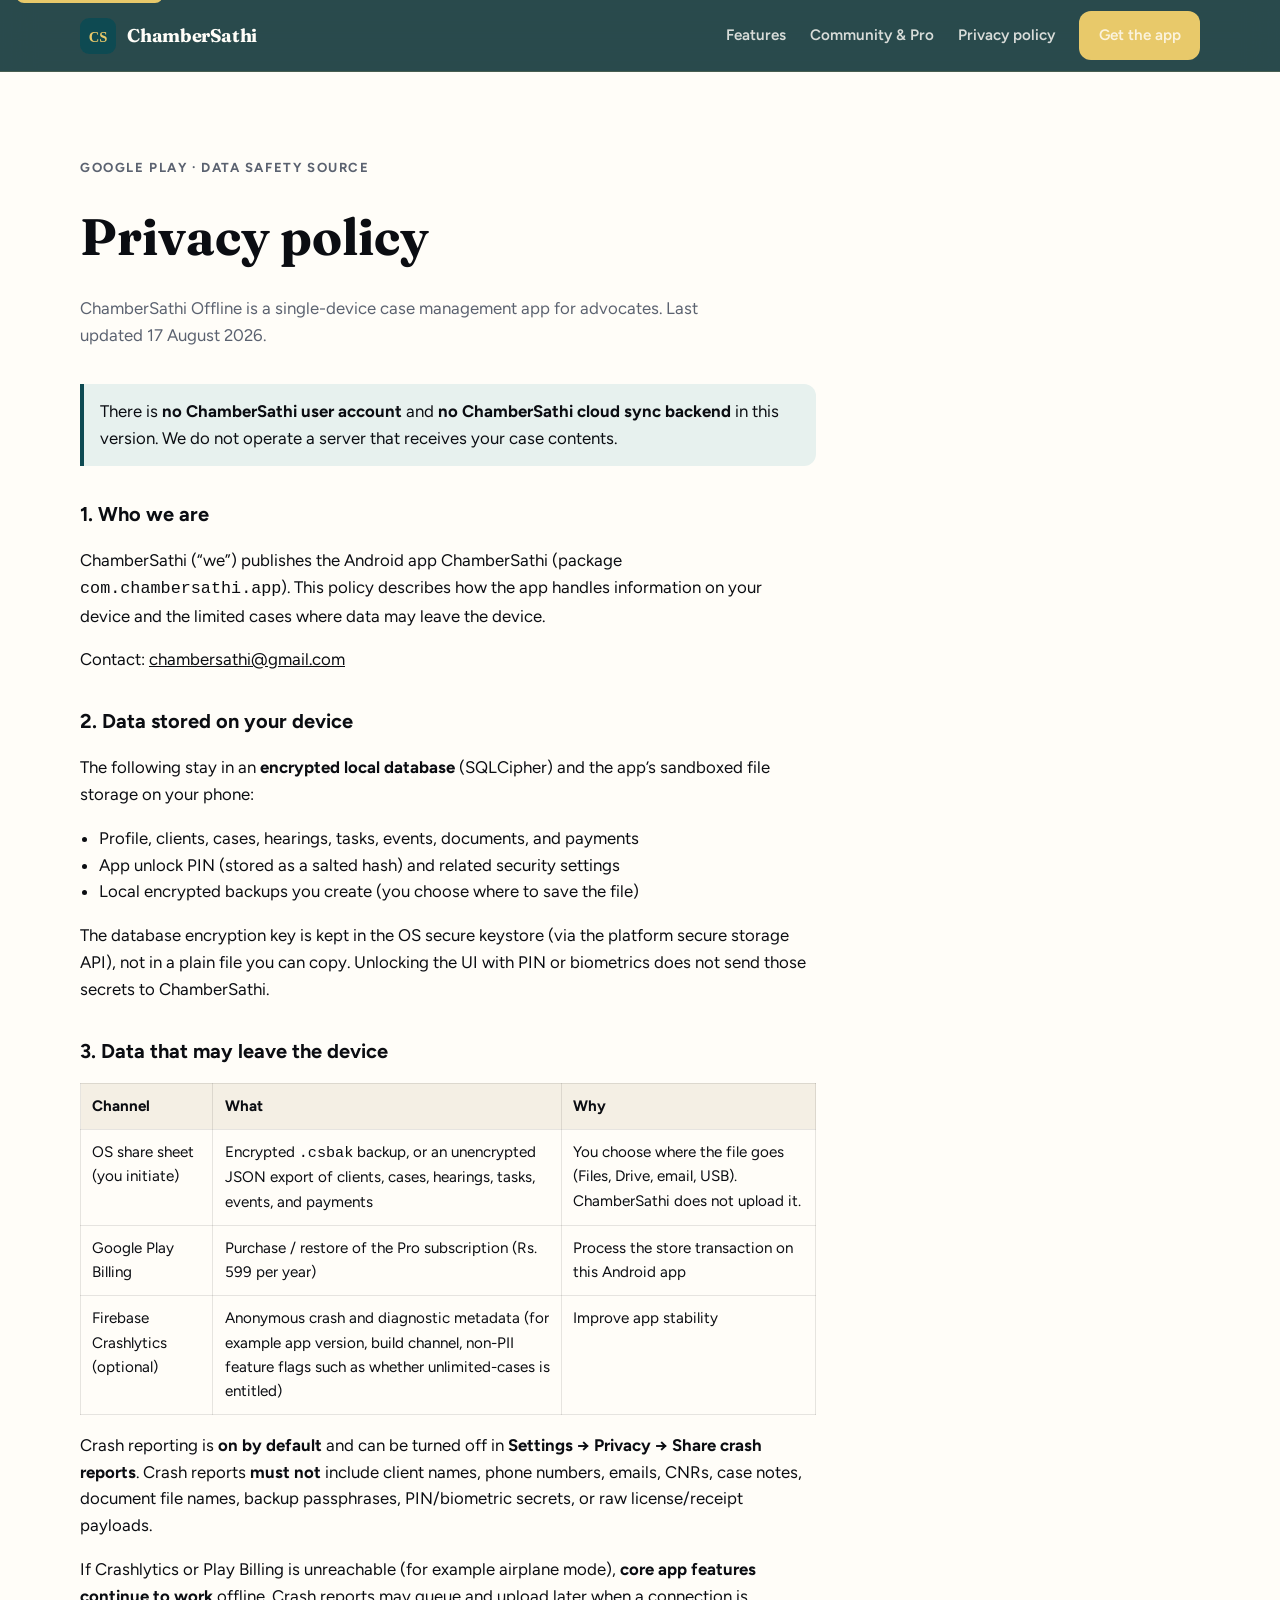
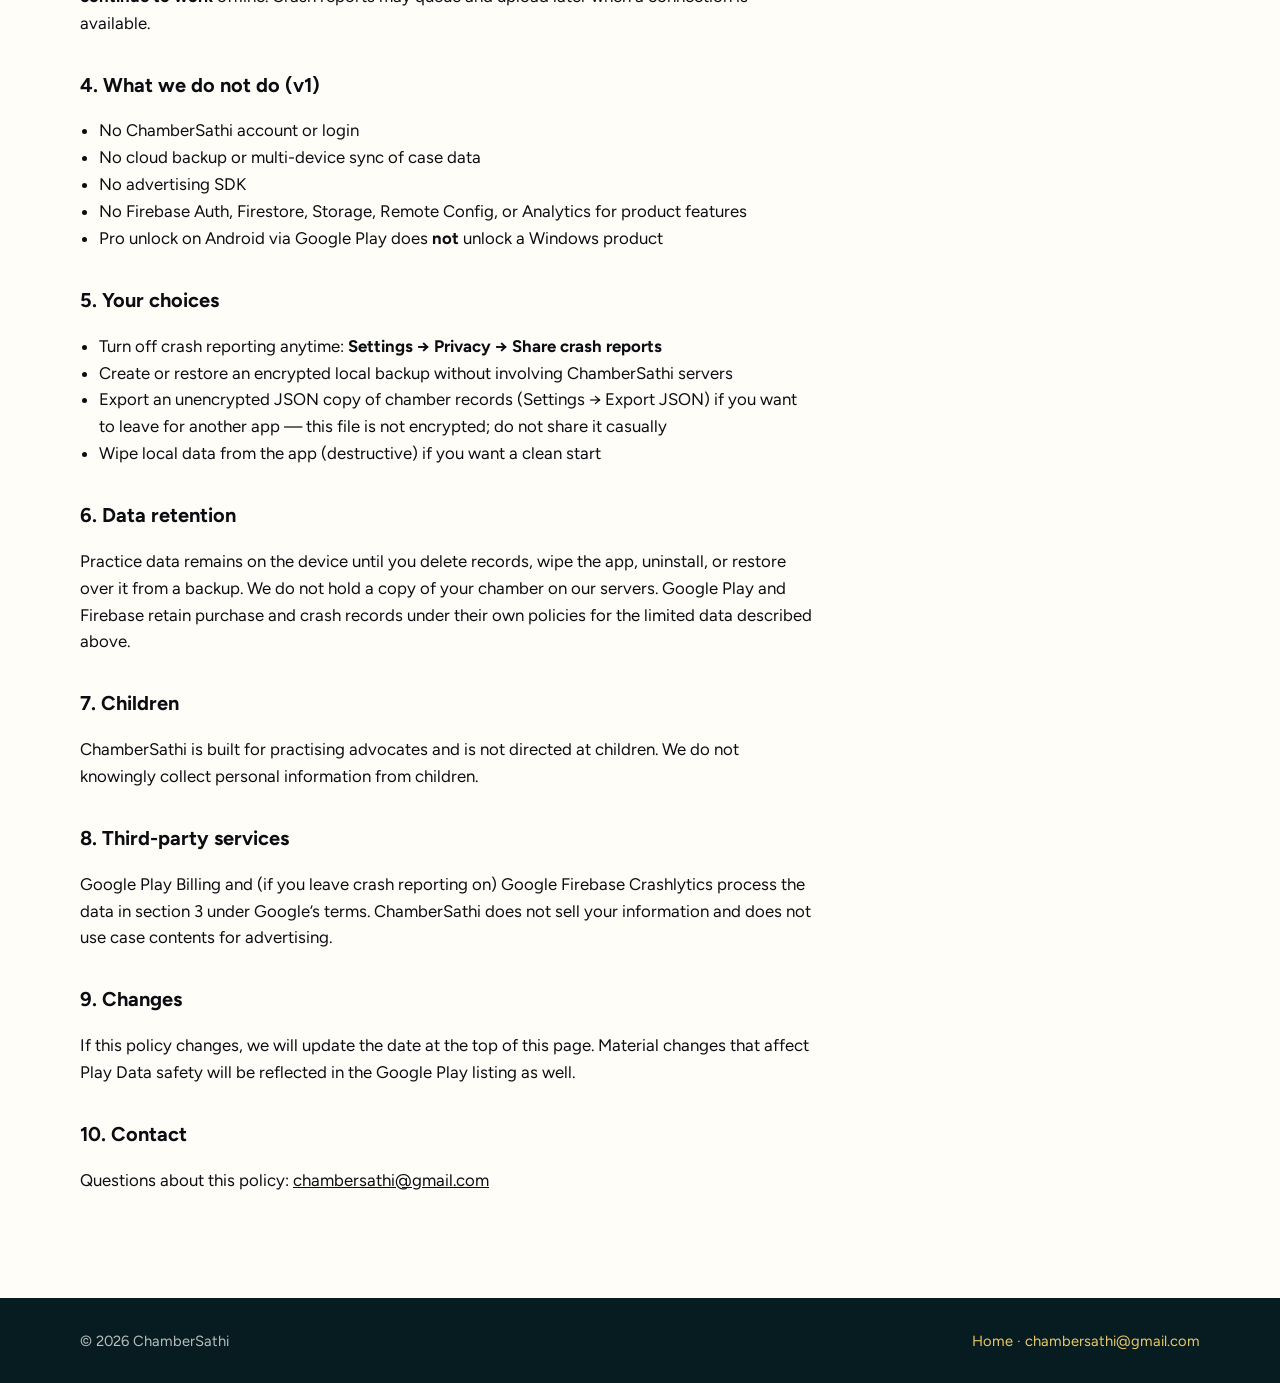
==== privacy/index.html @ f3b59964 "Initial commit of the ChamberSathi website, including HTML, CSS, JavaScript, and assets. Added .giti" ====
<!DOCTYPE html>
<html lang="en">
  <head>
    <meta charset="utf-8" />
    <meta name="viewport" content="width=device-width, initial-scale=1" />
    <title>Privacy policy — ChamberSathi</title>
    <meta
      name="description"
      content="ChamberSathi Offline privacy policy: practice data stays on your device. No ChamberSathi account or cloud sync. Optional Crashlytics and Google Play Billing only."
    />
    <link rel="canonical" href="https://chambersathi.com/privacy/" />
    <link rel="icon" href="/assets/favicon.svg" type="image/svg+xml" />
    <meta property="og:type" content="website" />
    <meta property="og:url" content="https://chambersathi.com/privacy/" />
    <meta property="og:title" content="Privacy policy — ChamberSathi" />
    <meta
      property="og:description"
      content="Public privacy policy for ChamberSathi Offline (Android). Use this URL in Google Play Console."
    />
    <meta name="theme-color" content="#0E4A52" />
    <link rel="preconnect" href="https://fonts.googleapis.com" />
    <link rel="preconnect" href="https://fonts.gstatic.com" crossorigin />
    <link
      href="https://fonts.googleapis.com/css2?family=Figtree:wght@500;600;700;800&family=Fraunces:opsz,wght@9..144,500;9..144,600;9..144,700&display=swap"
      rel="stylesheet"
    />
    <link rel="stylesheet" href="/css/styles.css" />
  </head>
  <body>
    <a class="skip-link" href="#main">Skip to content</a>
    <header class="site-header">
      <div class="wrap">
        <a class="brand" href="/">
          <img src="/assets/logo.svg" alt="" width="36" height="36" />
          <span>ChamberSathi</span>
        </a>
        <button
          class="nav-toggle"
          type="button"
          data-nav-toggle
          aria-expanded="false"
          aria-controls="site-nav"
          aria-label="Open menu"
        >
          Menu
        </button>
        <nav id="site-nav" class="nav" data-nav aria-label="Primary">
          <a href="/#features">Features</a>
          <a href="/#pricing">Community &amp; Pro</a>
          <a href="/privacy/">Privacy policy</a>
          <a class="btn btn-gold" href="/#get-app">Get the app</a>
        </nav>
      </div>
    </header>

    <main id="main" class="legal">
      <div class="wrap">
        <header class="legal-header">
          <p class="eyebrow">Google Play · Data safety source</p>
          <h1>Privacy policy</h1>
          <p>
            ChamberSathi Offline is a single-device case management app for advocates. Last updated
            17 August 2026.
          </p>
        </header>

        <article class="legal-doc">
          <p class="notice">
            There is <strong>no ChamberSathi user account</strong> and
            <strong>no ChamberSathi cloud sync backend</strong> in this version. We do not operate a
            server that receives your case contents.
          </p>

          <h2>1. Who we are</h2>
          <p>
            ChamberSathi (“we”) publishes the Android app ChamberSathi (package
            <code>com.chambersathi.app</code>). This policy describes how the app handles information
            on your device and the limited cases where data may leave the device.
          </p>
          <p>
            Contact:
            <a href="mailto:chambersathi@gmail.com">chambersathi@gmail.com</a>
          </p>

          <h2>2. Data stored on your device</h2>
          <p>
            The following stay in an <strong>encrypted local database</strong> (SQLCipher) and the
            app’s sandboxed file storage on your phone:
          </p>
          <ul>
            <li>Profile, clients, cases, hearings, tasks, events, documents, and payments</li>
            <li>App unlock PIN (stored as a salted hash) and related security settings</li>
            <li>Local encrypted backups you create (you choose where to save the file)</li>
          </ul>
          <p>
            The database encryption key is kept in the OS secure keystore (via the platform secure
            storage API), not in a plain file you can copy. Unlocking the UI with PIN or biometrics
            does not send those secrets to ChamberSathi.
          </p>

          <h2>3. Data that may leave the device</h2>
          <table>
            <thead>
              <tr>
                <th>Channel</th>
                <th>What</th>
                <th>Why</th>
              </tr>
            </thead>
            <tbody>
              <tr>
                <td>OS share sheet (you initiate)</td>
                <td>
                  Encrypted <code>.csbak</code> backup, or an unencrypted JSON export of
                  clients, cases, hearings, tasks, events, and payments
                </td>
                <td>
                  You choose where the file goes (Files, Drive, email, USB). ChamberSathi does not
                  upload it.
                </td>
              </tr>
              <tr>
                <td>Google Play Billing</td>
                <td>Purchase / restore of the Pro subscription (Rs. 599 per year)</td>
                <td>Process the store transaction on this Android app</td>
              </tr>
              <tr>
                <td>Firebase Crashlytics (optional)</td>
                <td>
                  Anonymous crash and diagnostic metadata (for example app version, build channel,
                  non-PII feature flags such as whether unlimited-cases is entitled)
                </td>
                <td>Improve app stability</td>
              </tr>
            </tbody>
          </table>
          <p>
            Crash reporting is <strong>on by default</strong> and can be turned off in
            <strong>Settings → Privacy → Share crash reports</strong>. Crash reports
            <strong>must not</strong> include client names, phone numbers, emails, CNRs, case notes,
            document file names, backup passphrases, PIN/biometric secrets, or raw license/receipt
            payloads.
          </p>
          <p>
            If Crashlytics or Play Billing is unreachable (for example airplane mode),
            <strong>core app features continue to work</strong> offline. Crash reports may queue and
            upload later when a connection is available.
          </p>

          <h2>4. What we do not do (v1)</h2>
          <ul>
            <li>No ChamberSathi account or login</li>
            <li>No cloud backup or multi-device sync of case data</li>
            <li>No advertising SDK</li>
            <li>
              No Firebase Auth, Firestore, Storage, Remote Config, or Analytics for product features
            </li>
            <li>
              Pro unlock on Android via Google Play does <strong>not</strong> unlock a Windows
              product
            </li>
          </ul>

          <h2>5. Your choices</h2>
          <ul>
            <li>
              Turn off crash reporting anytime: <strong>Settings → Privacy → Share crash reports</strong>
            </li>
            <li>Create or restore an encrypted local backup without involving ChamberSathi servers</li>
            <li>
              Export an unencrypted JSON copy of chamber records (Settings → Export JSON) if you want
              to leave for another app — this file is not encrypted; do not share it casually
            </li>
            <li>Wipe local data from the app (destructive) if you want a clean start</li>
          </ul>

          <h2>6. Data retention</h2>
          <p>
            Practice data remains on the device until you delete records, wipe the app, uninstall, or
            restore over it from a backup. We do not hold a copy of your chamber on our servers.
            Google Play and Firebase retain purchase and crash records under their own policies for
            the limited data described above.
          </p>

          <h2>7. Children</h2>
          <p>
            ChamberSathi is built for practising advocates and is not directed at children. We do not
            knowingly collect personal information from children.
          </p>

          <h2>8. Third-party services</h2>
          <p>
            Google Play Billing and (if you leave crash reporting on) Google Firebase Crashlytics
            process the data in section 3 under Google’s terms. ChamberSathi does not sell your
            information and does not use case contents for advertising.
          </p>

          <h2>9. Changes</h2>
          <p>
            If this policy changes, we will update the date at the top of this page. Material changes
            that affect Play Data safety will be reflected in the Google Play listing as well.
          </p>

          <h2>10. Contact</h2>
          <p>
            Questions about this policy:
            <a href="mailto:chambersathi@gmail.com">chambersathi@gmail.com</a>
          </p>
        </article>
      </div>
    </main>

    <footer class="site-footer">
      <div class="wrap">
        <div>© 2026 ChamberSathi</div>
        <div>
          <a href="/">Home</a>
          ·
          <a href="mailto:chambersathi@gmail.com">chambersathi@gmail.com</a>
        </div>
      </div>
    </footer>
    <script src="/js/main.js"></script>
  </body>
</html>
---- css/styles.css ----
:root {
  --ink: #0b0d12;
  --muted: #5b6270;
  --paper: #f4efe4;
  --paper-2: #fffdf8;
  --hero: #0e4a52;
  --hero-deep: #082f34;
  --hero-mid: #146066;
  --gold: #e8c96a;
  --gold-deep: #c9a84a;
  --primary: #208aef;
  --primary-ink: #0a3a68;
  --success: #1c8a5a;
  --danger: #d64545;
  --border: rgba(11, 13, 18, 0.1);
  --shadow: 0 24px 60px rgba(8, 47, 52, 0.22);
  --radius: 18px;
  --max: 1120px;
  --font-serif: "Fraunces", "Iowan Old Style", "Palatino Linotype", Palatino, serif;
  --font-sans: "Figtree", "Segoe UI", system-ui, sans-serif;
  --header-h: 72px;
}

*,
*::before,
*::after {
  box-sizing: border-box;
}

html {
  scroll-behavior: smooth;
}

@media (prefers-reduced-motion: reduce) {
  html {
    scroll-behavior: auto;
  }

  *,
  *::before,
  *::after {
    animation: none !important;
    transition: none !important;
  }
}

body {
  margin: 0;
  color: var(--ink);
  background: var(--paper);
  font-family: var(--font-sans);
  font-size: 1.05rem;
  line-height: 1.6;
  -webkit-font-smoothing: antialiased;
}

img {
  max-width: 100%;
  display: block;
}

a {
  color: inherit;
}

:focus-visible {
  outline: 2px solid var(--gold);
  outline-offset: 3px;
}

.skip-link {
  position: absolute;
  left: 1rem;
  top: -40px;
  z-index: 100;
  background: var(--gold);
  color: var(--hero-deep);
  padding: 0.5rem 0.85rem;
  border-radius: 8px;
  font-weight: 700;
}

.skip-link:focus {
  top: 1rem;
}

.wrap {
  width: min(var(--max), calc(100% - 2.5rem));
  margin-inline: auto;
}

.site-header {
  position: sticky;
  top: 0;
  z-index: 40;
  height: var(--header-h);
  backdrop-filter: blur(16px);
  background: rgba(8, 47, 52, 0.86);
  border-bottom: 1px solid rgba(232, 201, 106, 0.16);
}

.site-header .wrap {
  height: 100%;
  display: flex;
  align-items: center;
  justify-content: space-between;
  gap: 1rem;
}

.brand {
  display: flex;
  align-items: center;
  gap: 0.7rem;
  text-decoration: none;
  color: var(--paper-2);
  font-weight: 700;
  letter-spacing: -0.02em;
}

.brand img {
  width: 36px;
  height: 36px;
}

.brand span {
  font-family: var(--font-serif);
  font-size: 1.15rem;
}

.nav {
  display: flex;
  align-items: center;
  gap: 1.5rem;
}

.nav a {
  color: rgba(255, 253, 248, 0.82);
  text-decoration: none;
  font-size: 0.95rem;
  font-weight: 600;
}

.nav a:hover,
.nav a:focus-visible {
  color: var(--gold);
}

.nav-toggle {
  display: none;
  width: 44px;
  height: 44px;
  border: 1px solid rgba(255, 255, 255, 0.2);
  background: transparent;
  color: var(--paper-2);
  border-radius: 10px;
  cursor: pointer;
}

.btn {
  display: inline-flex;
  align-items: center;
  justify-content: center;
  gap: 0.5rem;
  min-height: 48px;
  padding: 0.7rem 1.15rem;
  border-radius: 12px;
  border: 1px solid transparent;
  text-decoration: none;
  font-weight: 700;
  font-size: 0.95rem;
  cursor: pointer;
}

.btn-gold {
  background: var(--gold);
  color: var(--hero-deep);
}

.btn-gold:hover {
  background: #f0d88a;
}

.btn-ghost {
  background: transparent;
  color: var(--paper-2);
  border-color: rgba(255, 253, 248, 0.28);
}

.btn-ghost:hover {
  border-color: var(--gold);
  color: var(--gold);
}

.btn-ink {
  background: var(--hero);
  color: var(--paper-2);
}

.btn-ink:hover {
  background: var(--hero-mid);
}

.hero {
  background:
    radial-gradient(1200px 500px at 80% -10%, rgba(232, 201, 106, 0.18), transparent 55%),
    linear-gradient(165deg, var(--hero-deep) 0%, var(--hero) 58%, #12565d 100%);
  color: var(--paper-2);
  padding: 4.5rem 0 5rem;
  overflow: hidden;
}

.hero-grid {
  display: grid;
  grid-template-columns: 1.05fr 0.95fr;
  gap: 3rem;
  align-items: center;
}

.eyebrow {
  display: inline-flex;
  align-items: center;
  gap: 0.5rem;
  color: var(--gold);
  font-weight: 700;
  font-size: 0.82rem;
  letter-spacing: 0.12em;
  text-transform: uppercase;
}

.hero h1 {
  font-family: var(--font-serif);
  font-size: clamp(2.4rem, 5vw, 4.1rem);
  font-weight: 600;
  line-height: 1.08;
  letter-spacing: -0.03em;
  margin: 0.85rem 0 1.1rem;
}

.hero h1 em {
  font-style: italic;
  color: var(--gold);
}

.lede {
  max-width: 38rem;
  color: rgba(255, 253, 248, 0.82);
  font-size: 1.12rem;
  margin: 0 0 1.6rem;
}

.hero-actions {
  display: flex;
  flex-wrap: wrap;
  gap: 0.75rem;
  margin-bottom: 1.6rem;
}

.trust {
  display: flex;
  flex-wrap: wrap;
  gap: 0.55rem;
}

.chip {
  border: 1px solid rgba(232, 201, 106, 0.28);
  background: rgba(0, 0, 0, 0.16);
  color: rgba(255, 253, 248, 0.9);
  border-radius: 999px;
  padding: 0.35rem 0.75rem;
  font-size: 0.82rem;
  font-weight: 600;
}

.phone {
  width: min(320px, 100%);
  margin-inline: auto;
  background: #14161a;
  border-radius: 36px;
  padding: 12px;
  box-shadow: var(--shadow);
  border: 1px solid rgba(255, 255, 255, 0.08);
}

.phone-screen {
  background: #f7f6f2;
  color: var(--ink);
  border-radius: 26px;
  min-height: 540px;
  overflow: hidden;
  padding: 1.15rem 1rem 1rem;
}

.phone-bar {
  display: flex;
  justify-content: space-between;
  align-items: baseline;
  margin-bottom: 1rem;
}

.phone-bar strong {
  font-family: var(--font-serif);
  font-size: 1.35rem;
}

.phone-bar span {
  color: var(--muted);
  font-size: 0.78rem;
}

.docket {
  background: var(--hero);
  color: white;
  border-radius: 16px;
  padding: 0.9rem;
}

.docket-head {
  display: flex;
  justify-content: space-between;
  align-items: center;
  font-size: 0.78rem;
  color: rgba(255, 255, 255, 0.78);
}

.docket-head b {
  color: var(--gold);
  font-size: 1.35rem;
  font-family: var(--font-serif);
}

.week {
  display: grid;
  grid-template-columns: repeat(5, 1fr);
  gap: 0.3rem;
  margin: 0.75rem 0 0.9rem;
}

.week span {
  text-align: center;
  font-size: 0.68rem;
  padding: 0.35rem 0;
  border-radius: 8px;
  color: rgba(255, 255, 255, 0.7);
}

.week .on {
  background: var(--gold);
  color: var(--hero-deep);
  font-weight: 800;
}

.court {
  font-size: 0.68rem;
  letter-spacing: 0.08em;
  text-transform: uppercase;
  color: var(--gold);
  margin: 0.7rem 0 0.35rem;
}

.hearing {
  display: grid;
  grid-template-columns: 1fr auto;
  gap: 0.25rem 0.6rem;
  background: rgba(255, 255, 255, 0.08);
  border-radius: 10px;
  padding: 0.55rem 0.65rem;
  margin-bottom: 0.4rem;
  font-size: 0.82rem;
}

.hearing small {
  grid-column: 1 / -1;
  color: rgba(255, 255, 255, 0.68);
}

.section {
  padding: 4.5rem 0;
}

.section h2 {
  font-family: var(--font-serif);
  font-size: clamp(1.9rem, 3.4vw, 2.7rem);
  letter-spacing: -0.03em;
  line-height: 1.15;
  margin: 0 0 0.7rem;
}

.section-intro {
  max-width: 40rem;
  color: var(--muted);
  margin: 0 0 2.2rem;
}

.features {
  display: grid;
  grid-template-columns: repeat(3, 1fr);
  gap: 1rem;
}

.card {
  background: var(--paper-2);
  border: 1px solid var(--border);
  border-radius: var(--radius);
  padding: 1.25rem 1.2rem 1.3rem;
}

.card h3 {
  margin: 0.2rem 0 0.45rem;
  font-size: 1.12rem;
}

.card p {
  margin: 0;
  color: var(--muted);
  font-size: 0.98rem;
}

.mark {
  width: 38px;
  height: 38px;
  border-radius: 11px;
  display: grid;
  place-items: center;
  background: #e7f1ee;
  color: var(--hero);
  font-weight: 800;
  margin-bottom: 0.7rem;
}

.privacy-band {
  background: var(--hero-deep);
  color: var(--paper-2);
}

.privacy-band .wrap {
  display: grid;
  grid-template-columns: 1.1fr 0.9fr;
  gap: 2.5rem;
  align-items: start;
}

.privacy-band h2 {
  color: var(--gold);
}

.privacy-band p,
.privacy-band li {
  color: rgba(255, 253, 248, 0.82);
}

.privacy-band a {
  color: var(--gold);
}

.leave-table {
  width: 100%;
  border-collapse: collapse;
  font-size: 0.92rem;
}

.leave-table th,
.leave-table td {
  text-align: left;
  padding: 0.7rem 0.6rem;
  border-bottom: 1px solid rgba(255, 255, 255, 0.12);
  vertical-align: top;
}

.leave-table th {
  color: var(--gold);
  font-size: 0.75rem;
  letter-spacing: 0.06em;
  text-transform: uppercase;
}

.plans {
  display: grid;
  grid-template-columns: 1fr 1fr;
  gap: 1rem;
}

.plan {
  background: var(--paper-2);
  border: 1px solid var(--border);
  border-radius: 22px;
  padding: 1.5rem;
}

.plan.featured {
  background: var(--hero);
  color: var(--paper-2);
  border-color: transparent;
}

.plan .label {
  font-size: 0.78rem;
  font-weight: 800;
  letter-spacing: 0.1em;
  text-transform: uppercase;
  color: var(--hero-mid);
}

.plan.featured .label {
  color: var(--gold);
}

.plan h3 {
  font-family: var(--font-serif);
  font-size: 2rem;
  margin: 0.3rem 0 0.4rem;
}

.plan .price {
  font-family: var(--font-serif);
  font-size: 1.85rem;
  font-weight: 600;
  margin: 0 0 0.55rem;
  letter-spacing: -0.02em;
}

.plan .price span {
  font-family: var(--font-sans);
  font-size: 1rem;
  font-weight: 600;
  opacity: 0.78;
}

.plan ul {
  margin: 1rem 0 0;
  padding: 0 0 0 1.1rem;
}

.plan li {
  margin: 0.4rem 0;
}

.fine-print {
  color: var(--muted);
  font-size: 0.92rem;
  margin: 1.2rem 0 0;
}

.faq {
  display: grid;
  gap: 0.7rem;
}

details {
  background: var(--paper-2);
  border: 1px solid var(--border);
  border-radius: 14px;
  padding: 0.85rem 1rem;
}

summary {
  cursor: pointer;
  font-weight: 700;
}

details p {
  color: var(--muted);
  margin: 0.7rem 0 0.2rem;
}

.site-footer {
  background: #071c20;
  color: rgba(255, 253, 248, 0.72);
  padding: 2rem 0;
  font-size: 0.92rem;
}

.site-footer .wrap {
  display: flex;
  justify-content: space-between;
  gap: 1rem;
  flex-wrap: wrap;
}

.site-footer a {
  color: var(--gold);
  text-decoration: none;
}

.legal {
  background: var(--paper-2);
  padding: 4.5rem 0 5.5rem;
}

.legal-header {
  max-width: 42rem;
  margin-bottom: 2.2rem;
}

.legal-header p {
  color: var(--muted);
}

.legal h1 {
  font-family: var(--font-serif);
  font-size: clamp(2.1rem, 4vw, 3.2rem);
  margin: 0.3rem 0 0.7rem;
}

.legal-doc {
  max-width: 46rem;
}

.legal-doc h2 {
  font-size: 1.25rem;
  margin: 2rem 0 0.6rem;
}

.legal-doc table {
  width: 100%;
  border-collapse: collapse;
  margin: 1rem 0;
  font-size: 0.95rem;
}

.legal-doc th,
.legal-doc td {
  border: 1px solid var(--border);
  padding: 0.65rem 0.7rem;
  text-align: left;
  vertical-align: top;
}

.legal-doc th {
  background: var(--paper);
}

.legal-doc ul {
  padding-left: 1.2rem;
}

.notice {
  background: #e7f1ee;
  border-left: 4px solid var(--hero);
  padding: 0.9rem 1rem;
  border-radius: 0 12px 12px 0;
}

.coming-soon {
  opacity: 0.95;
  cursor: default;
  pointer-events: none;
}

.coming-soon small {
  display: block;
  font-weight: 600;
  font-size: 0.72rem;
  letter-spacing: 0.04em;
  text-transform: uppercase;
}

.error {
  min-height: 70vh;
  display: grid;
  place-items: center;
  text-align: center;
  padding: 4rem 1rem;
}

.error h1 {
  font-family: var(--font-serif);
  font-size: 3rem;
  margin: 0 0 0.6rem;
}

@media (max-width: 900px) {
  .hero-grid,
  .privacy-band .wrap,
  .features,
  .plans {
    grid-template-columns: 1fr;
  }

  .nav-toggle {
    display: grid;
    place-items: center;
  }

  .nav {
    display: none;
    position: absolute;
    inset: var(--header-h) 0 auto;
    background: var(--hero-deep);
    flex-direction: column;
    align-items: stretch;
    padding: 1rem 1.25rem 1.25rem;
    gap: 0.4rem;
    border-bottom: 1px solid rgba(232, 201, 106, 0.16);
  }

  .nav.open {
    display: flex;
  }

  .nav a,
  .nav .btn {
    width: 100%;
    justify-content: flex-start;
  }

  .hero {
    padding-top: 3rem;
  }
}
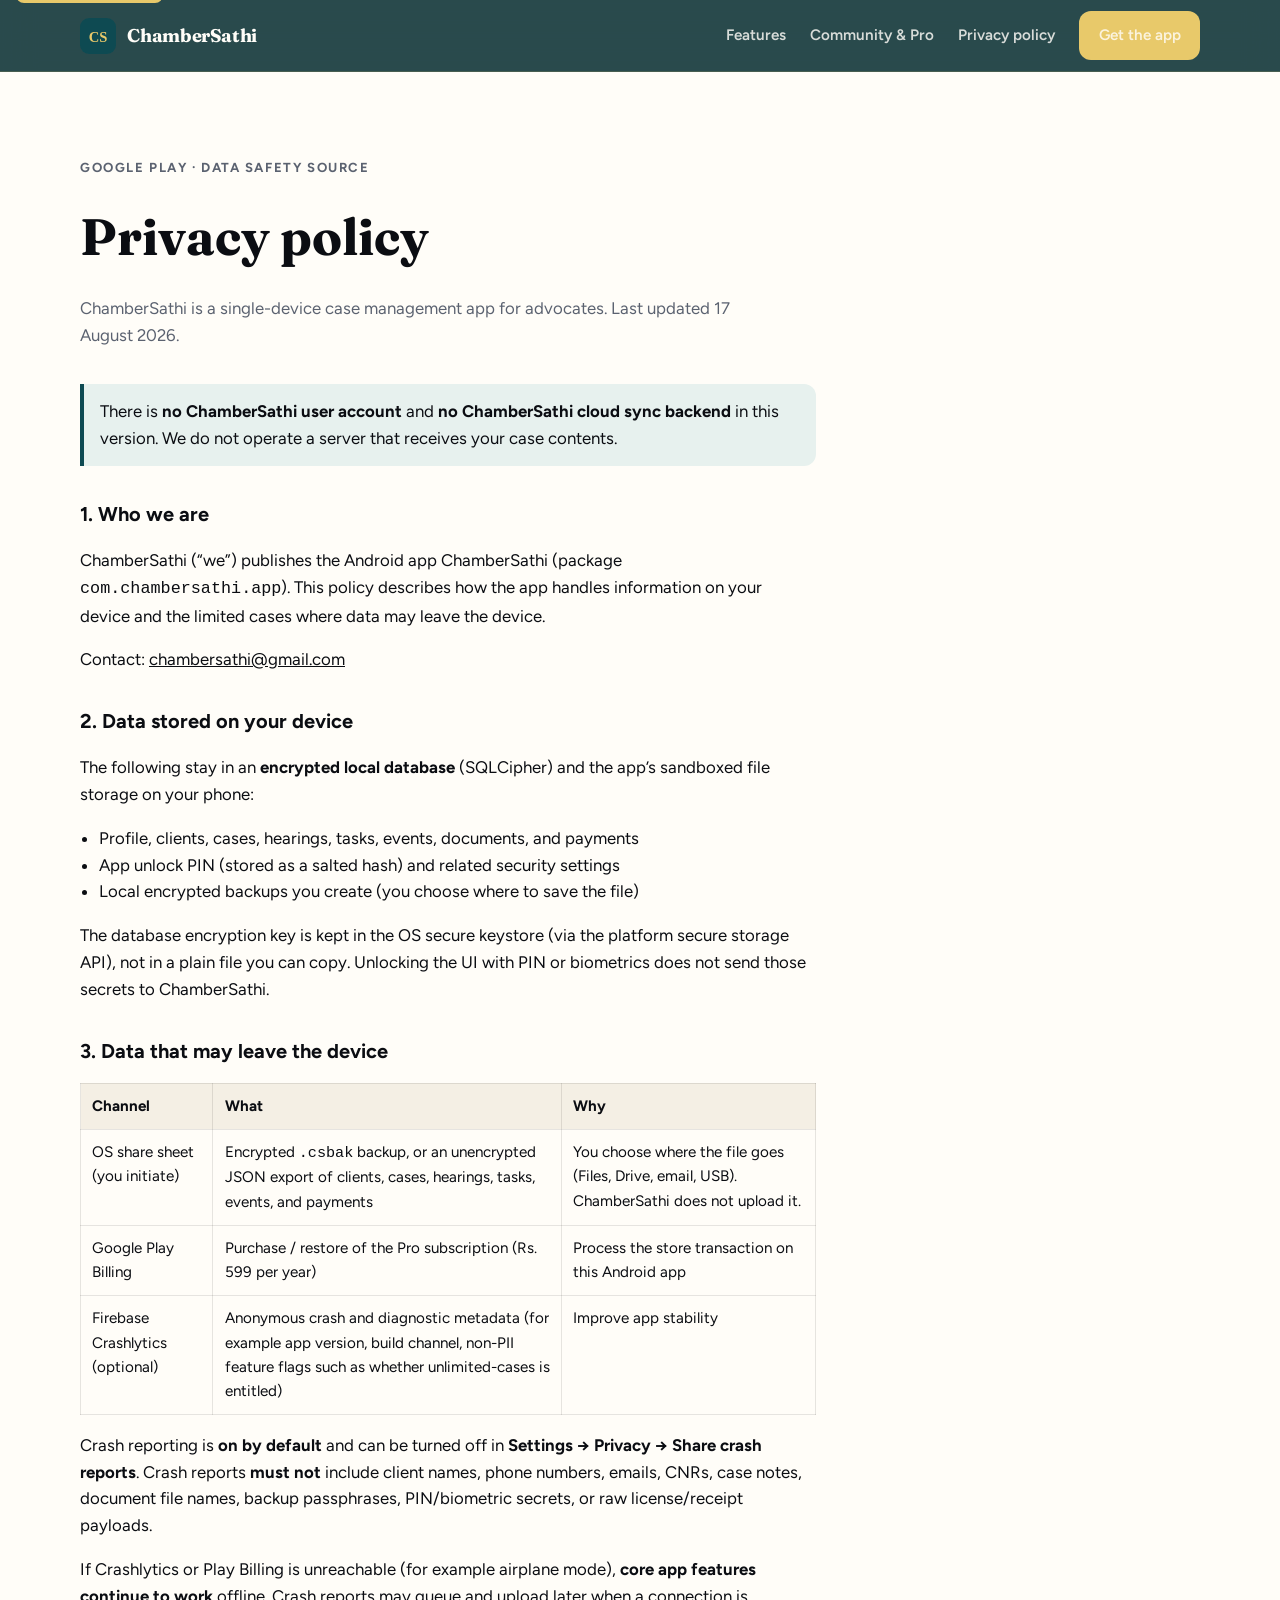
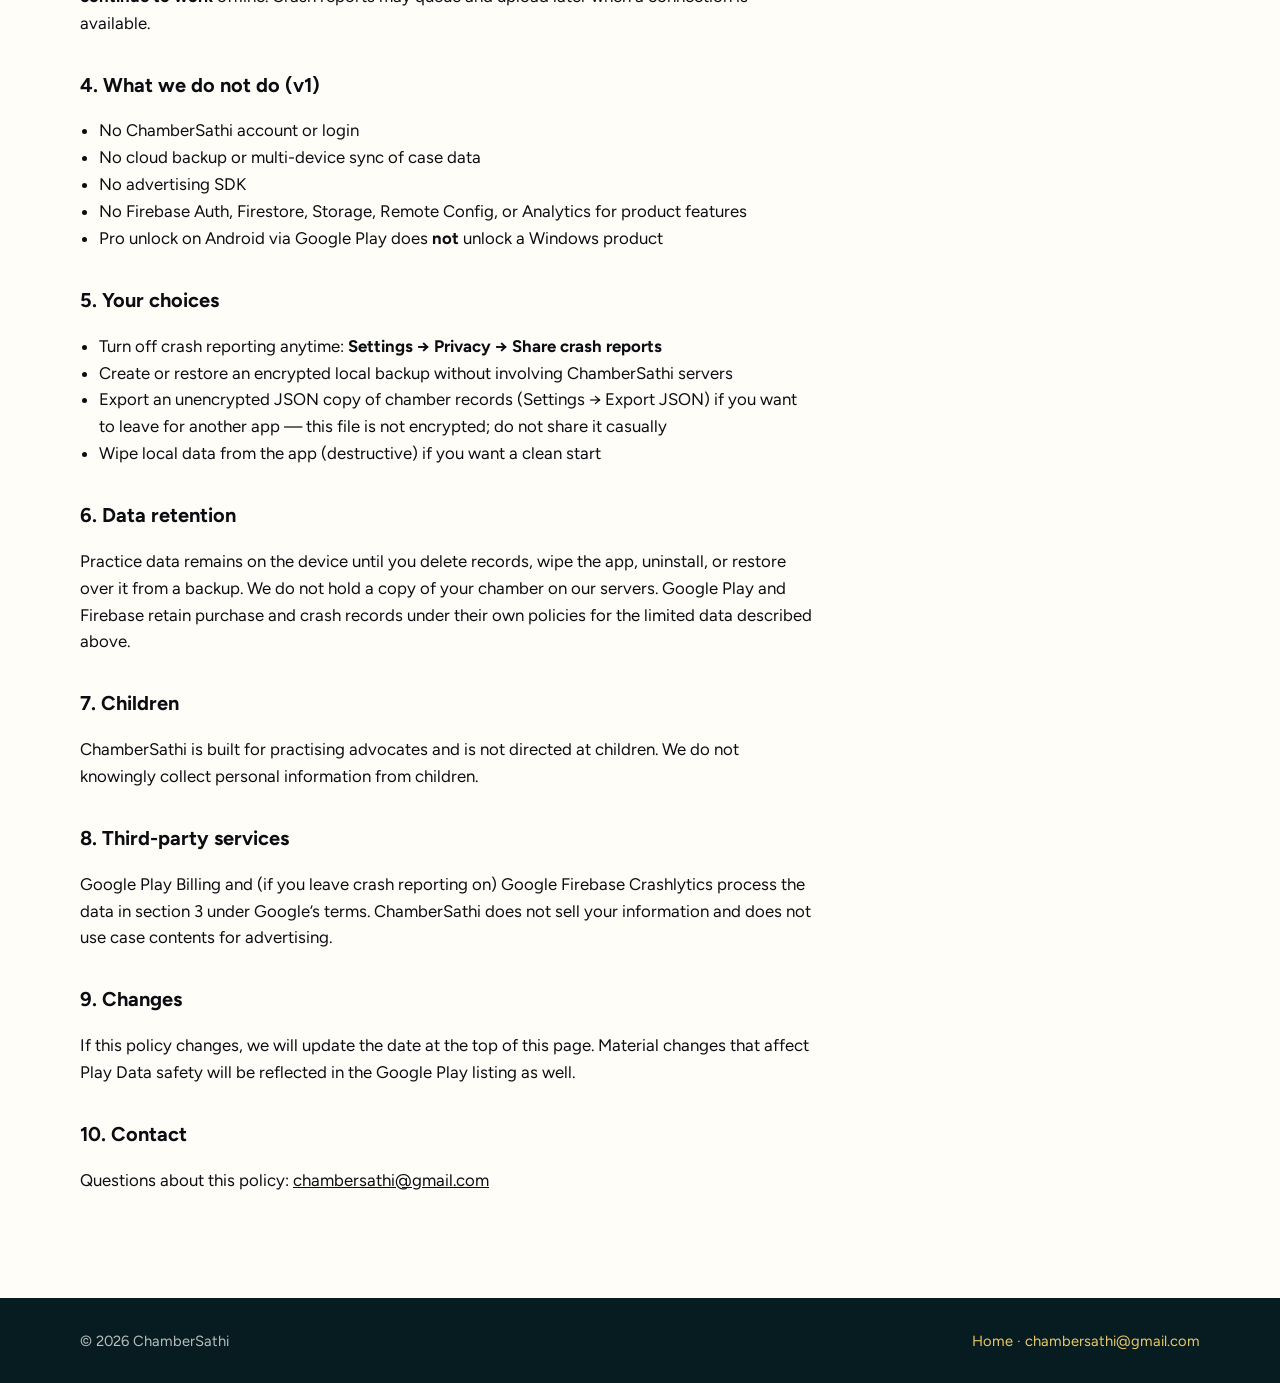
==== commit 41ad130a: "Update privacy policy text for clarity and consistency in index.html" ====
--- a/privacy/index.html
+++ b/privacy/index.html
@@ -6,7 +6,7 @@
     <title>Privacy policy — ChamberSathi</title>
     <meta
       name="description"
-      content="ChamberSathi Offline privacy policy: practice data stays on your device. No ChamberSathi account or cloud sync. Optional Crashlytics and Google Play Billing only."
+      content="ChamberSathi privacy policy: practice data stays on your device. No ChamberSathi account or cloud sync. Optional Crashlytics and Google Play Billing only."
     />
     <link rel="canonical" href="https://chambersathi.com/privacy/" />
     <link rel="icon" href="/assets/favicon.svg" type="image/svg+xml" />
@@ -15,7 +15,7 @@
     <meta property="og:title" content="Privacy policy — ChamberSathi" />
     <meta
       property="og:description"
-      content="Public privacy policy for ChamberSathi Offline (Android). Use this URL in Google Play Console."
+      content="Public privacy policy for ChamberSathi (Android). Use this URL in Google Play Console."
     />
     <meta name="theme-color" content="#0E4A52" />
     <link rel="preconnect" href="https://fonts.googleapis.com" />
@@ -59,7 +59,7 @@
           <p class="eyebrow">Google Play · Data safety source</p>
           <h1>Privacy policy</h1>
           <p>
-            ChamberSathi Offline is a single-device case management app for advocates. Last updated
+            ChamberSathi is a single-device case management app for advocates. Last updated
             17 August 2026.
           </p>
         </header>
